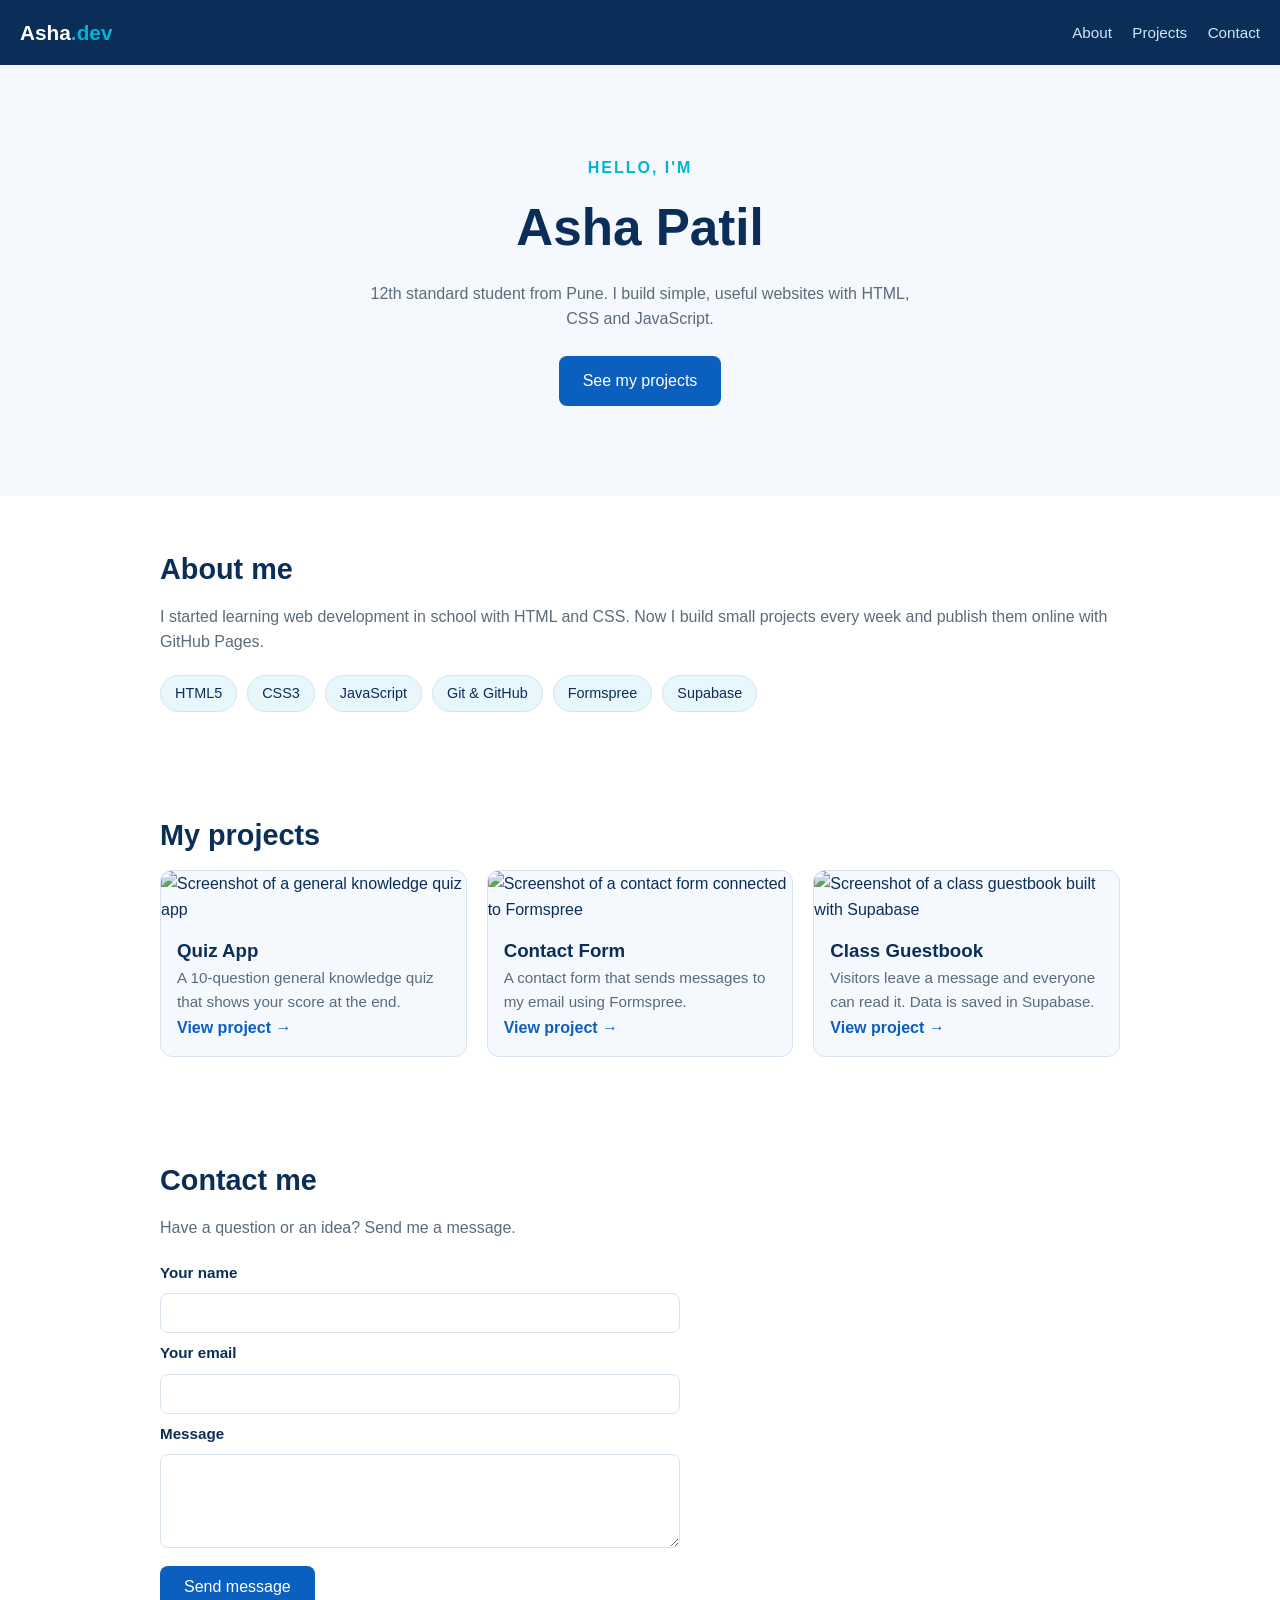
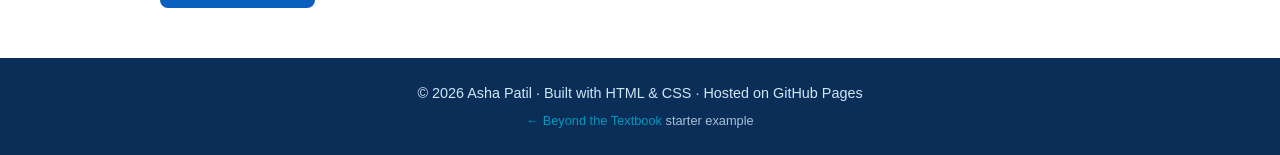
==== examples/01-portfolio/index.html @ fa12b2cb "examples" ====
<!DOCTYPE html>
<html lang="en">
<head>
  <!-- 1. Basic page settings -->
  <meta charset="UTF-8">
  <!-- This line makes the page fit phone screens -->
  <meta name="viewport" content="width=device-width, initial-scale=1.0">

  <!-- 2. SEO: what Google shows in search results -->
  <title>Asha Patil | Student Web Developer</title>
  <meta name="description" content="Portfolio of Asha Patil, a 12th standard student learning web development. See my projects and get in touch.">

  <!-- 3. Link to the CSS file that styles this page -->
  <link rel="stylesheet" href="style.css">
  <link rel="icon" href="data:image/svg+xml,<svg xmlns=%22http://www.w3.org/2000/svg%22 viewBox=%220 0 100 100%22><text y=%22.9em%22 font-size=%2290%22>👤</text></svg>">
</head>
<body>

  <!-- ============ HEADER + NAVIGATION ============ -->
  <header class="site-header">
    <a href="#top" class="logo">Asha<span>.dev</span></a>
    <nav aria-label="Primary">
      <a href="#about">About</a>
      <a href="#projects">Projects</a>
      <a href="#contact">Contact</a>
    </nav>
  </header>

  <main id="top">

    <!-- ============ HERO (first thing visitors see) ============ -->
    <section class="hero">
      <p class="kicker">Hello, I'm</p>
      <h1>Asha Patil</h1>
      <p class="tagline">12th standard student from Pune. I build simple, useful websites with HTML, CSS and JavaScript.</p>
      <a href="#projects" class="btn">See my projects</a>
    </section>

    <!-- ============ ABOUT ============ -->
    <section id="about" class="section">
      <h2>About me</h2>
      <p>I started learning web development in school with HTML and CSS. Now I build small projects every week and publish them online with GitHub Pages.</p>
      <ul class="skills">
        <li>HTML5</li>
        <li>CSS3</li>
        <li>JavaScript</li>
        <li>Git &amp; GitHub</li>
        <li>Formspree</li>
        <li>Supabase</li>
      </ul>
    </section>

    <!-- ============ PROJECTS (3 cards in a grid) ============ -->
    <section id="projects" class="section">
      <h2>My projects</h2>
      <div class="projects">

        <article class="card">
          <!-- alt text describes the image for screen readers and Google -->
          <img src="https://placehold.co/600x360/0B2E59/FFFFFF?text=Quiz+App" alt="Screenshot of a general knowledge quiz app">
          <h3>Quiz App</h3>
          <p>A 10-question general knowledge quiz that shows your score at the end.</p>
          <a href="#" class="link">View project &rarr;</a>
        </article>

        <article class="card">
          <img src="https://placehold.co/600x360/0B5FBF/FFFFFF?text=Contact+Form" alt="Screenshot of a contact form connected to Formspree">
          <h3>Contact Form</h3>
          <p>A contact form that sends messages to my email using Formspree.</p>
          <a href="#" class="link">View project &rarr;</a>
        </article>

        <article class="card">
          <img src="https://placehold.co/600x360/00B4D8/FFFFFF?text=Guestbook" alt="Screenshot of a class guestbook built with Supabase">
          <h3>Class Guestbook</h3>
          <p>Visitors leave a message and everyone can read it. Data is saved in Supabase.</p>
          <a href="#" class="link">View project &rarr;</a>
        </article>

      </div>
    </section>

    <!-- ============ CONTACT (form powered by Formspree) ============ -->
    <section id="contact" class="section">
      <h2>Contact me</h2>
      <p>Have a question or an idea? Send me a message.</p>

      <!-- Replace YOUR_FORM_ID with your own ID from formspree.io (see Guide 02) -->
      <form class="contact-form" action="https://formspree.io/f/YOUR_FORM_ID" method="POST">
        <label for="name">Your name</label>
        <input type="text" id="name" name="name" required>

        <label for="email">Your email</label>
        <input type="email" id="email" name="email" required>

        <label for="message">Message</label>
        <textarea id="message" name="message" rows="4" required></textarea>

        <button type="submit" class="btn">Send message</button>
      </form>
    </section>

  </main>

  <!-- ============ FOOTER ============ -->
  <footer class="site-footer">
    <p>&copy; 2026 Asha Patil &middot; Built with HTML &amp; CSS &middot; Hosted on GitHub Pages</p>
    <p class="workshop-note"><a href="../../index.html">&larr; Beyond the Textbook</a> starter example</p>
  </footer>

</body>
</html>
---- examples/01-portfolio/style.css ----
/* =========================================================
   Portfolio styles
   Mobile-first: the basic rules are for phones.
   The @media rule at the bottom adjusts the layout for
   bigger screens (tablets and laptops).
   ========================================================= */

/* 1. Colours stored in variables so you can change them in one place */
:root {
  --navy: #0B2E59;
  --blue: #0B5FBF;
  --cyan: #00B4D8;
  --grey: #5B6B7C;
  --light: #F5F9FD;
  --border: #D7E4F0;
}

/* 2. Reset: remove default browser spacing */
* {
  box-sizing: border-box;
  margin: 0;
  padding: 0;
}

html { scroll-behavior: smooth; }

body {
  font-family: Arial, Helvetica, sans-serif;
  color: var(--navy);
  line-height: 1.6;
  background: #FFFFFF;
}

img { max-width: 100%; display: block; }

/* 3. Header and navigation */
.site-header {
  display: flex;
  flex-wrap: wrap;
  justify-content: space-between;
  align-items: center;
  gap: 10px;
  padding: 16px 20px;
  background: var(--navy);
  position: sticky;   /* header stays on top while scrolling */
  top: 0;
  z-index: 10;
}

.logo {
  color: #FFFFFF;
  font-weight: bold;
  font-size: 1.3rem;
  text-decoration: none;
}
.logo span { color: var(--cyan); }

nav a {
  color: #CFE6F5;
  text-decoration: none;
  margin-left: 16px;
  font-size: 0.95rem;
}
nav a:hover { color: #FFFFFF; }

/* 4. Hero section */
.hero {
  padding: 60px 20px;
  background: var(--light);
  text-align: center;
}
.kicker { color: var(--cyan); font-weight: bold; letter-spacing: 2px; text-transform: uppercase; }
.hero h1 { font-size: 2.4rem; margin: 6px 0 12px; }
.tagline { color: var(--grey); max-width: 560px; margin: 0 auto 24px; }

/* 5. Buttons */
.btn {
  display: inline-block;
  background: var(--blue);
  color: #FFFFFF;
  padding: 12px 24px;
  border: none;
  border-radius: 8px;
  font-size: 1rem;
  text-decoration: none;
  cursor: pointer;
}
.btn:hover { background: var(--navy); }

/* 6. General section spacing */
.section {
  padding: 50px 20px;
  max-width: 1000px;
  margin: 0 auto;
}
.section h2 { font-size: 1.8rem; margin-bottom: 12px; }
.section > p { color: var(--grey); margin-bottom: 20px; }

/* 7. Skills as small pills */
.skills {
  list-style: none;
  display: flex;
  flex-wrap: wrap;
  gap: 10px;
}
.skills li {
  background: #E8F7FB;
  border: 1px solid var(--border);
  border-radius: 20px;
  padding: 6px 14px;
  font-size: 0.9rem;
}

/* 8. Project cards: one column on phones */
.projects {
  display: grid;
  grid-template-columns: 1fr;
  gap: 20px;
}
.card {
  background: var(--light);
  border: 1px solid var(--border);
  border-radius: 12px;
  overflow: hidden;
}
.card h3, .card p, .card .link { margin: 0 16px; }
.card h3 { margin-top: 14px; }
.card p { color: var(--grey); font-size: 0.95rem; }
.card .link {
  display: inline-block;
  margin-bottom: 16px;
  color: var(--blue);
  font-weight: bold;
  text-decoration: none;
}

/* 9. Contact form */
.contact-form {
  display: flex;
  flex-direction: column;
  gap: 8px;
  max-width: 520px;
}
.contact-form label { font-weight: bold; font-size: 0.95rem; }
.contact-form input,
.contact-form textarea {
  padding: 10px 12px;
  border: 1px solid var(--border);
  border-radius: 8px;
  font-size: 1rem;
  font-family: inherit;
}
.contact-form button { margin-top: 10px; align-self: flex-start; }

/* 10. Footer */
.site-footer {
  text-align: center;
  padding: 24px;
  background: var(--navy);
  color: #CFE6F5;
  font-size: 0.9rem;
}
.workshop-note { margin-top: 6px; font-size: 0.8rem; opacity: 0.8; }
.workshop-note a { color: var(--cyan); text-decoration: none; }
.workshop-note a:hover { text-decoration: underline; }

/* 12. Visible focus ring for keyboard users */
a:focus-visible, button:focus-visible {
  outline: 2px solid var(--cyan);
  outline-offset: 2px;
}

/* 11. Bigger screens (768px wide and above): 3 project cards side by side */
@media (min-width: 768px) {
  .hero { padding: 90px 20px; }
  .hero h1 { font-size: 3.2rem; }
  .projects { grid-template-columns: repeat(3, 1fr); }
}
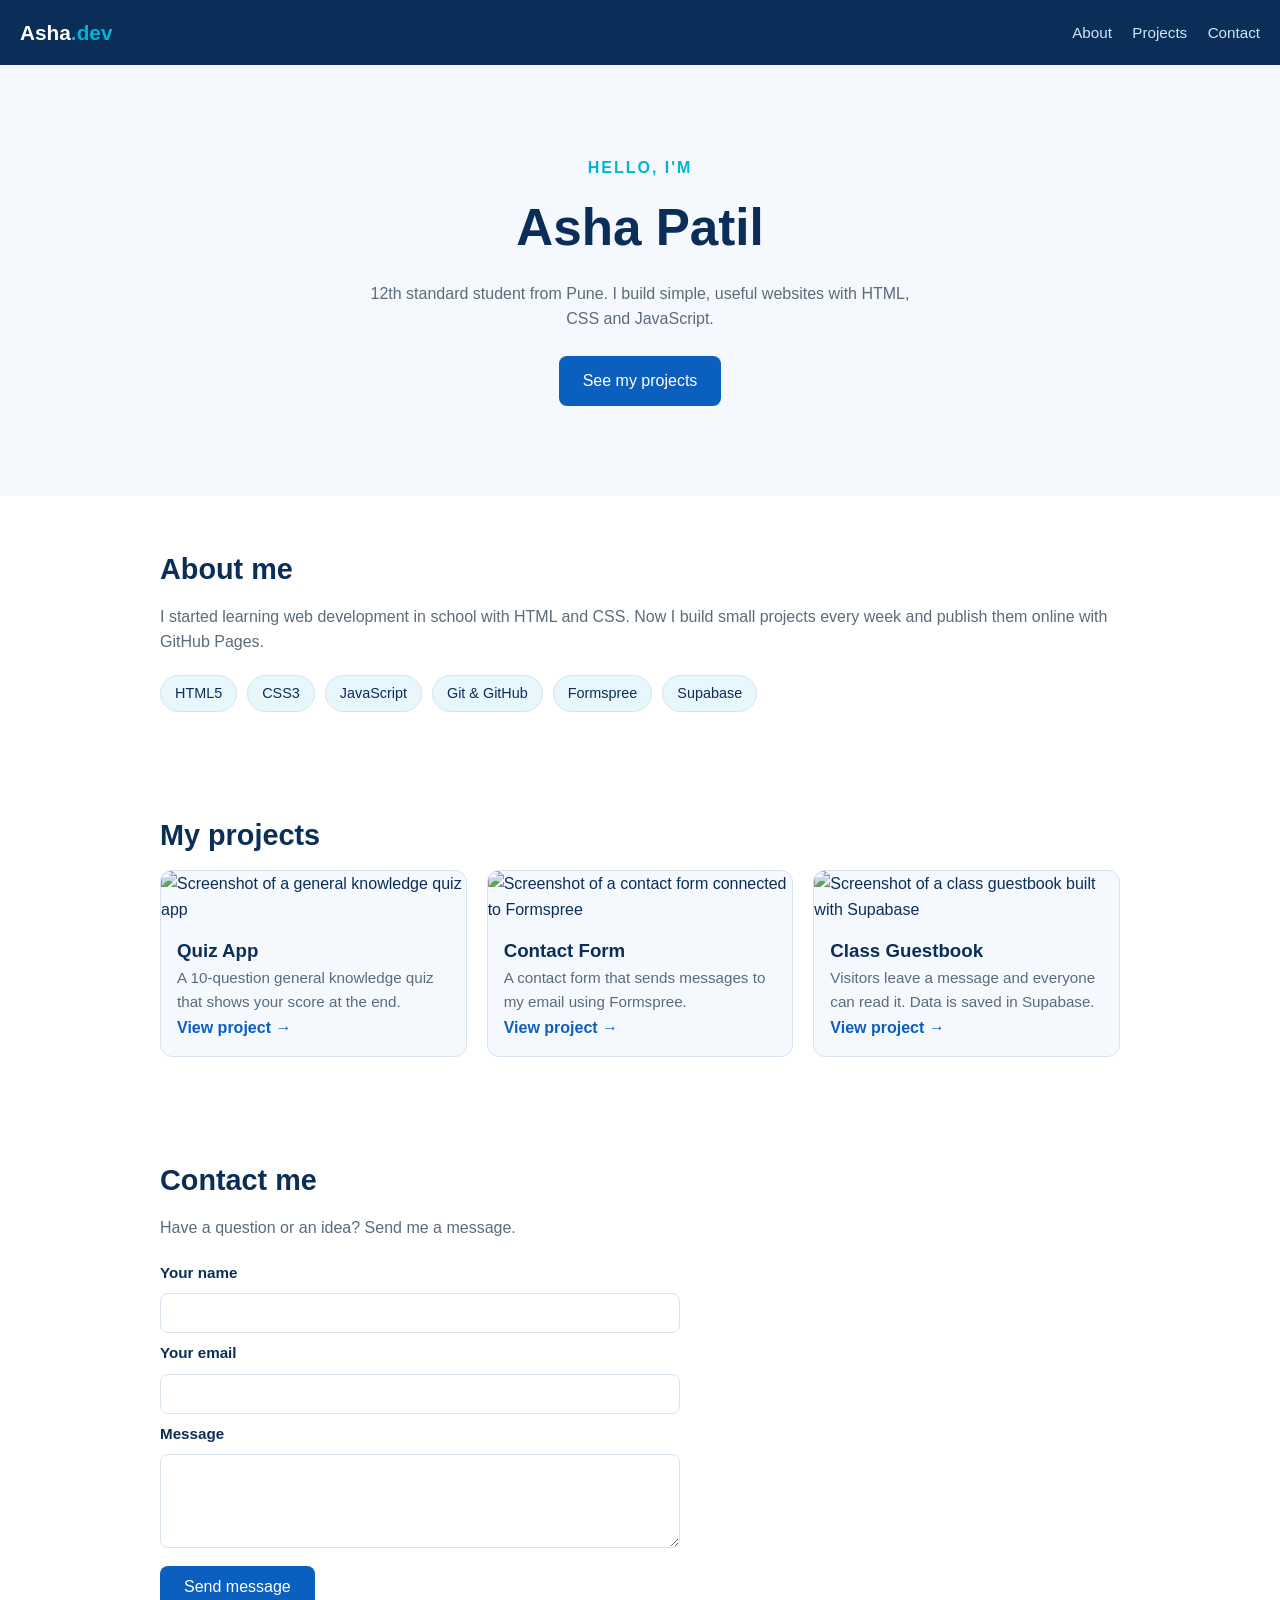
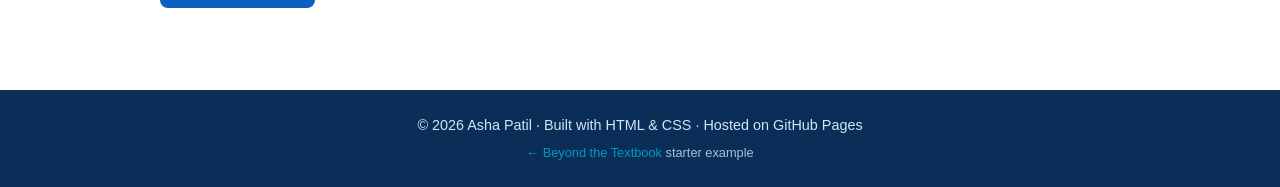
==== commit 45039cb1: "examples" ====
--- a/examples/01-portfolio/index.html
+++ b/examples/01-portfolio/index.html
@@ -1,5 +1,6 @@
 <!DOCTYPE html>
 <html lang="en">
+
 <head>
   <!-- 1. Basic page settings -->
   <meta charset="UTF-8">
@@ -8,12 +9,15 @@
 
   <!-- 2. SEO: what Google shows in search results -->
   <title>Asha Patil | Student Web Developer</title>
-  <meta name="description" content="Portfolio of Asha Patil, a 12th standard student learning web development. See my projects and get in touch.">
+  <meta name="description"
+    content="Portfolio of Asha Patil, a 12th standard student learning web development. See my projects and get in touch.">
 
   <!-- 3. Link to the CSS file that styles this page -->
   <link rel="stylesheet" href="style.css">
-  <link rel="icon" href="data:image/svg+xml,<svg xmlns=%22http://www.w3.org/2000/svg%22 viewBox=%220 0 100 100%22><text y=%22.9em%22 font-size=%2290%22>👤</text></svg>">
+  <link rel="icon"
+    href="data:image/svg+xml,<svg xmlns=%22http://www.w3.org/2000/svg%22 viewBox=%220 0 100 100%22><text y=%22.9em%22 font-size=%2290%22>👤</text></svg>">
 </head>
+
 <body>
 
   <!-- ============ HEADER + NAVIGATION ============ -->
@@ -32,14 +36,16 @@
     <section class="hero">
       <p class="kicker">Hello, I'm</p>
       <h1>Asha Patil</h1>
-      <p class="tagline">12th standard student from Pune. I build simple, useful websites with HTML, CSS and JavaScript.</p>
+      <p class="tagline">12th standard student from Pune. I build simple, useful websites with HTML, CSS and JavaScript.
+      </p>
       <a href="#projects" class="btn">See my projects</a>
     </section>
 
     <!-- ============ ABOUT ============ -->
     <section id="about" class="section">
       <h2>About me</h2>
-      <p>I started learning web development in school with HTML and CSS. Now I build small projects every week and publish them online with GitHub Pages.</p>
+      <p>I started learning web development in school with HTML and CSS. Now I build small projects every week and
+        publish them online with GitHub Pages.</p>
       <ul class="skills">
         <li>HTML5</li>
         <li>CSS3</li>
@@ -57,21 +63,24 @@
 
         <article class="card">
           <!-- alt text describes the image for screen readers and Google -->
-          <img src="https://placehold.co/600x360/0B2E59/FFFFFF?text=Quiz+App" alt="Screenshot of a general knowledge quiz app">
+          <img src="https://placehold.co/600x360/0B2E59/FFFFFF?text=Quiz+App"
+            alt="Screenshot of a general knowledge quiz app">
           <h3>Quiz App</h3>
           <p>A 10-question general knowledge quiz that shows your score at the end.</p>
           <a href="#" class="link">View project &rarr;</a>
         </article>
 
         <article class="card">
-          <img src="https://placehold.co/600x360/0B5FBF/FFFFFF?text=Contact+Form" alt="Screenshot of a contact form connected to Formspree">
+          <img src="https://placehold.co/600x360/0B5FBF/FFFFFF?text=Contact+Form"
+            alt="Screenshot of a contact form connected to Formspree">
           <h3>Contact Form</h3>
           <p>A contact form that sends messages to my email using Formspree.</p>
           <a href="#" class="link">View project &rarr;</a>
         </article>
 
         <article class="card">
-          <img src="https://placehold.co/600x360/00B4D8/FFFFFF?text=Guestbook" alt="Screenshot of a class guestbook built with Supabase">
+          <img src="https://placehold.co/600x360/00B4D8/FFFFFF?text=Guestbook"
+            alt="Screenshot of a class guestbook built with Supabase">
           <h3>Class Guestbook</h3>
           <p>Visitors leave a message and everyone can read it. Data is saved in Supabase.</p>
           <a href="#" class="link">View project &rarr;</a>
@@ -86,7 +95,7 @@
       <p>Have a question or an idea? Send me a message.</p>
 
       <!-- Replace YOUR_FORM_ID with your own ID from formspree.io (see Guide 02) -->
-      <form class="contact-form" action="https://formspree.io/f/YOUR_FORM_ID" method="POST">
+      <form id="contact-form" class="contact-form" action="https://formspree.io/f/xjyklyqk" method="POST">
         <label for="name">Your name</label>
         <input type="text" id="name" name="name" required>
 
@@ -96,7 +105,10 @@
         <label for="message">Message</label>
         <textarea id="message" name="message" rows="4" required></textarea>
 
-        <button type="submit" class="btn">Send message</button>
+        <button type="submit" id="send-btn" class="btn">Send message</button>
+
+        <!-- Success or error message appears here -->
+        <p id="form-status" role="status"></p>
       </form>
     </section>
 
@@ -108,5 +120,9 @@
     <p class="workshop-note"><a href="../../index.html">&larr; Beyond the Textbook</a> starter example</p>
   </footer>
 
+  <!-- Shows "Thank you" on this page instead of redirecting to Formspree's page.
+       The form still works without it (Formspree shows its own thank-you page). -->
+  <script src="script.js"></script>
 </body>
-</html>
+
+</html>
--- a/examples/01-portfolio/style.css
+++ b/examples/01-portfolio/style.css
@@ -151,6 +151,11 @@
   font-family: inherit;
 }
 .contact-form button { margin-top: 10px; align-self: flex-start; }
+.contact-form button:disabled { background: var(--grey); cursor: wait; }
+
+#form-status { min-height: 1.5em; font-weight: bold; }
+#form-status.success { color: #1E8E5A; }
+#form-status.error { color: #C0392B; }
 
 /* 10. Footer */
 .site-footer {
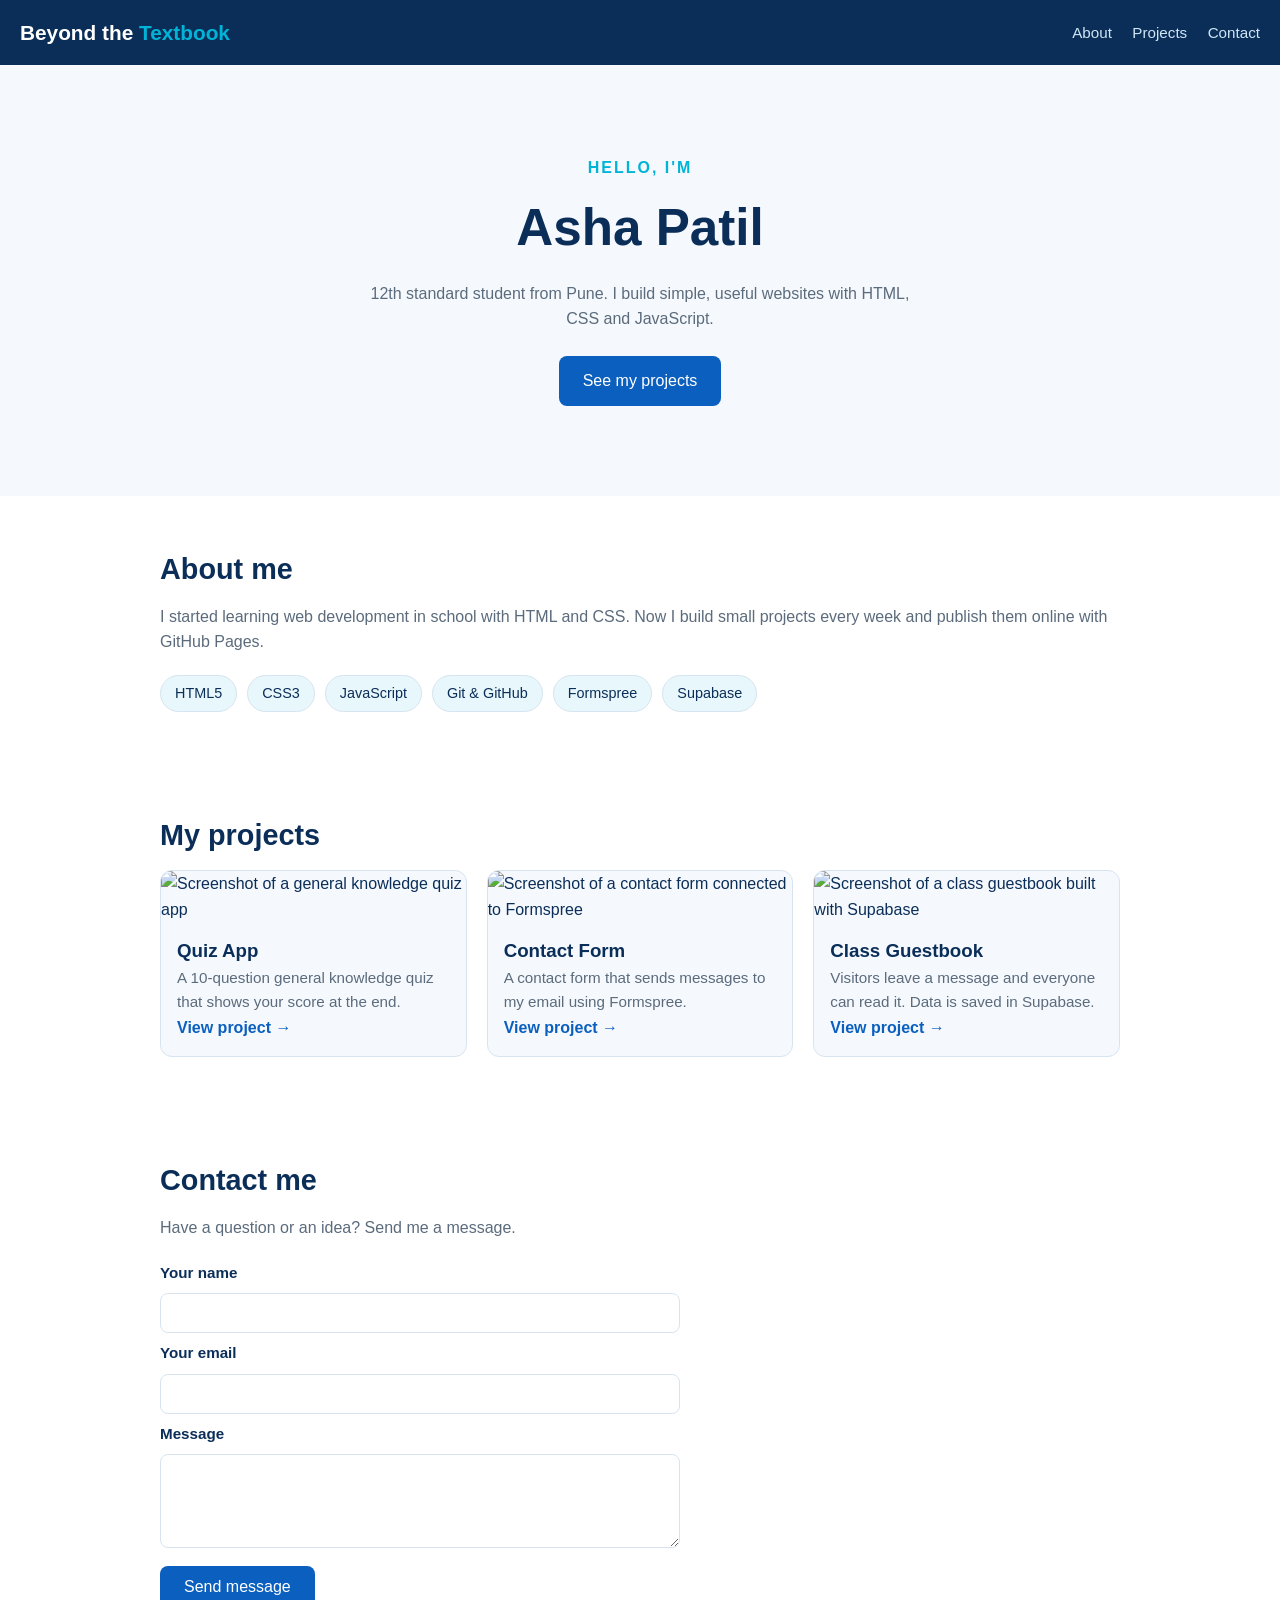
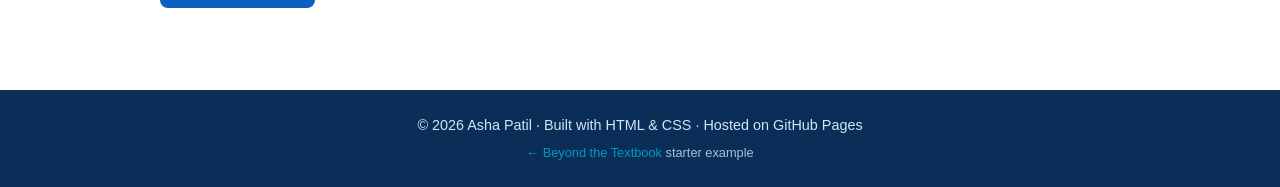
==== commit ffe49a9e: "examples" ====
--- a/examples/01-portfolio/index.html
+++ b/examples/01-portfolio/index.html
@@ -22,7 +22,7 @@
 
   <!-- ============ HEADER + NAVIGATION ============ -->
   <header class="site-header">
-    <a href="#top" class="logo">Asha<span>.dev</span></a>
+    <a href="#top" class="logo">Beyond the<span> Textbook</span></a>
     <nav aria-label="Primary">
       <a href="#about">About</a>
       <a href="#projects">Projects</a>
